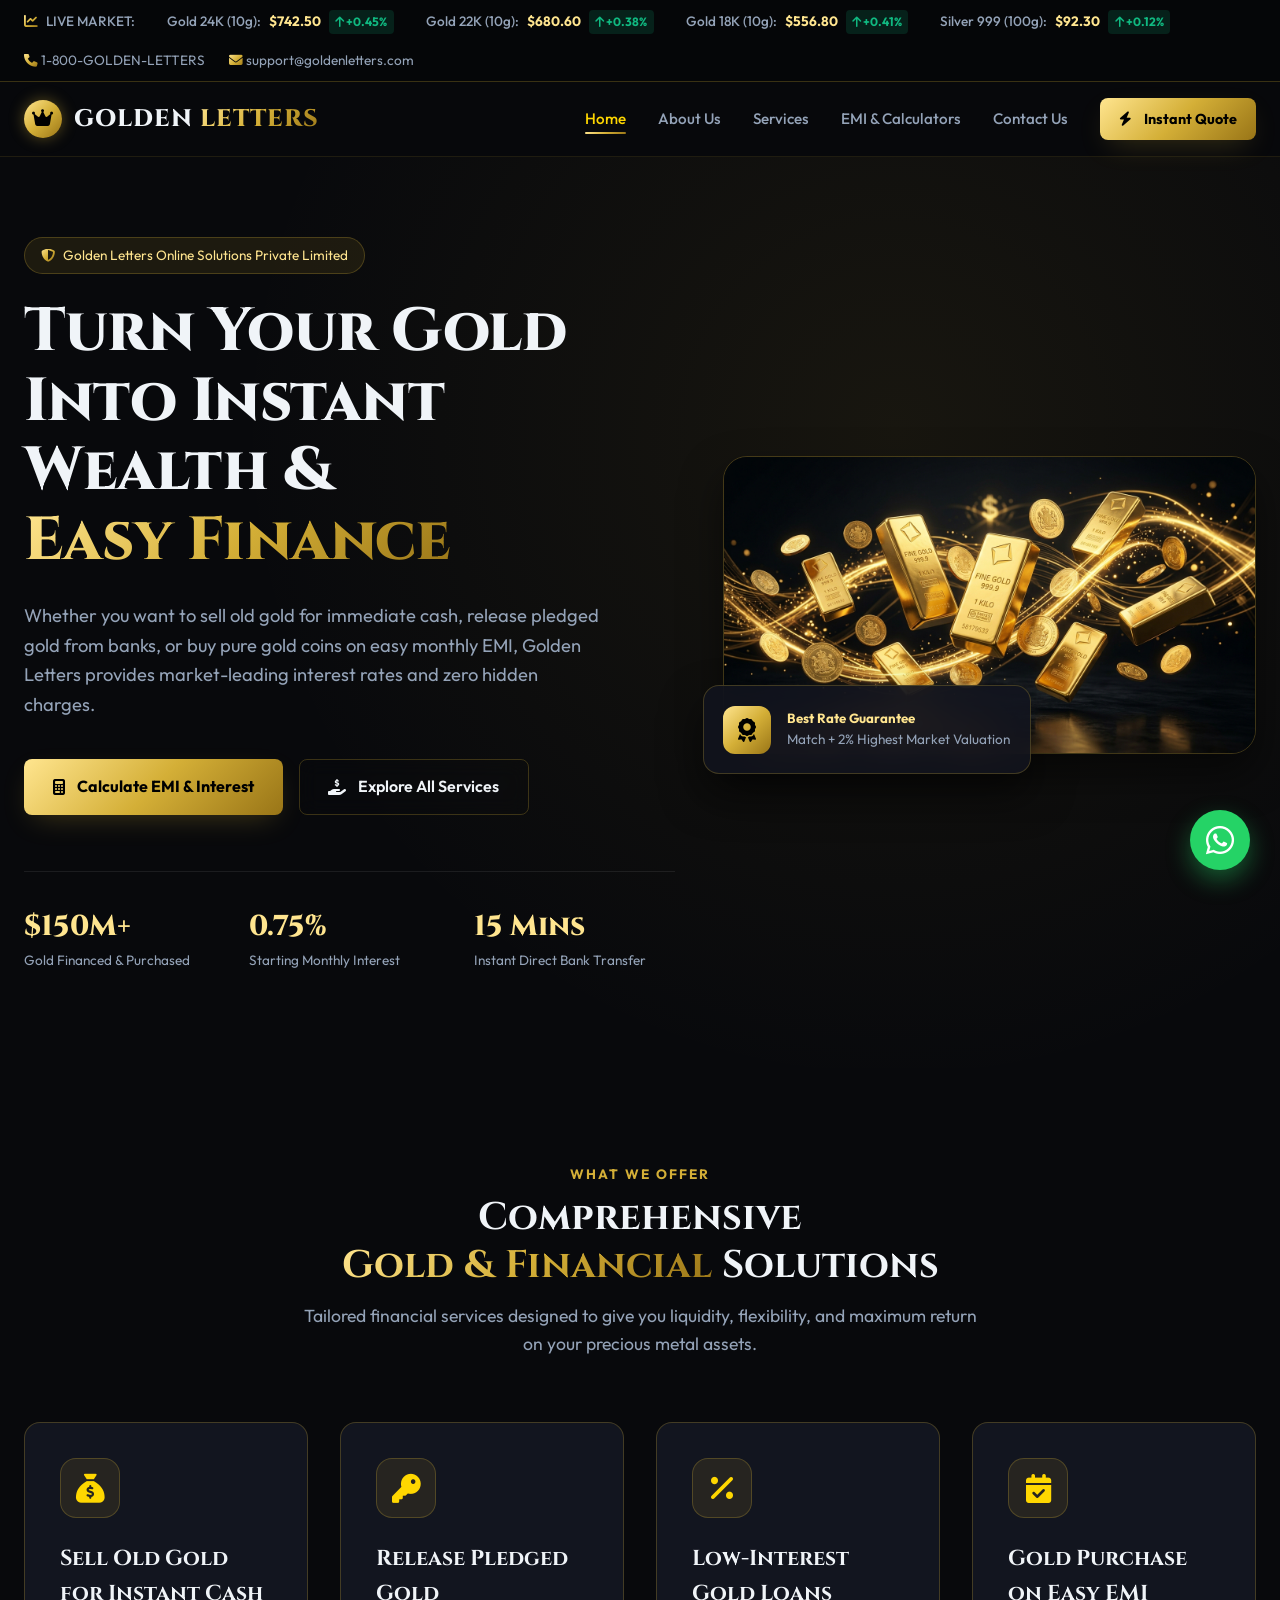
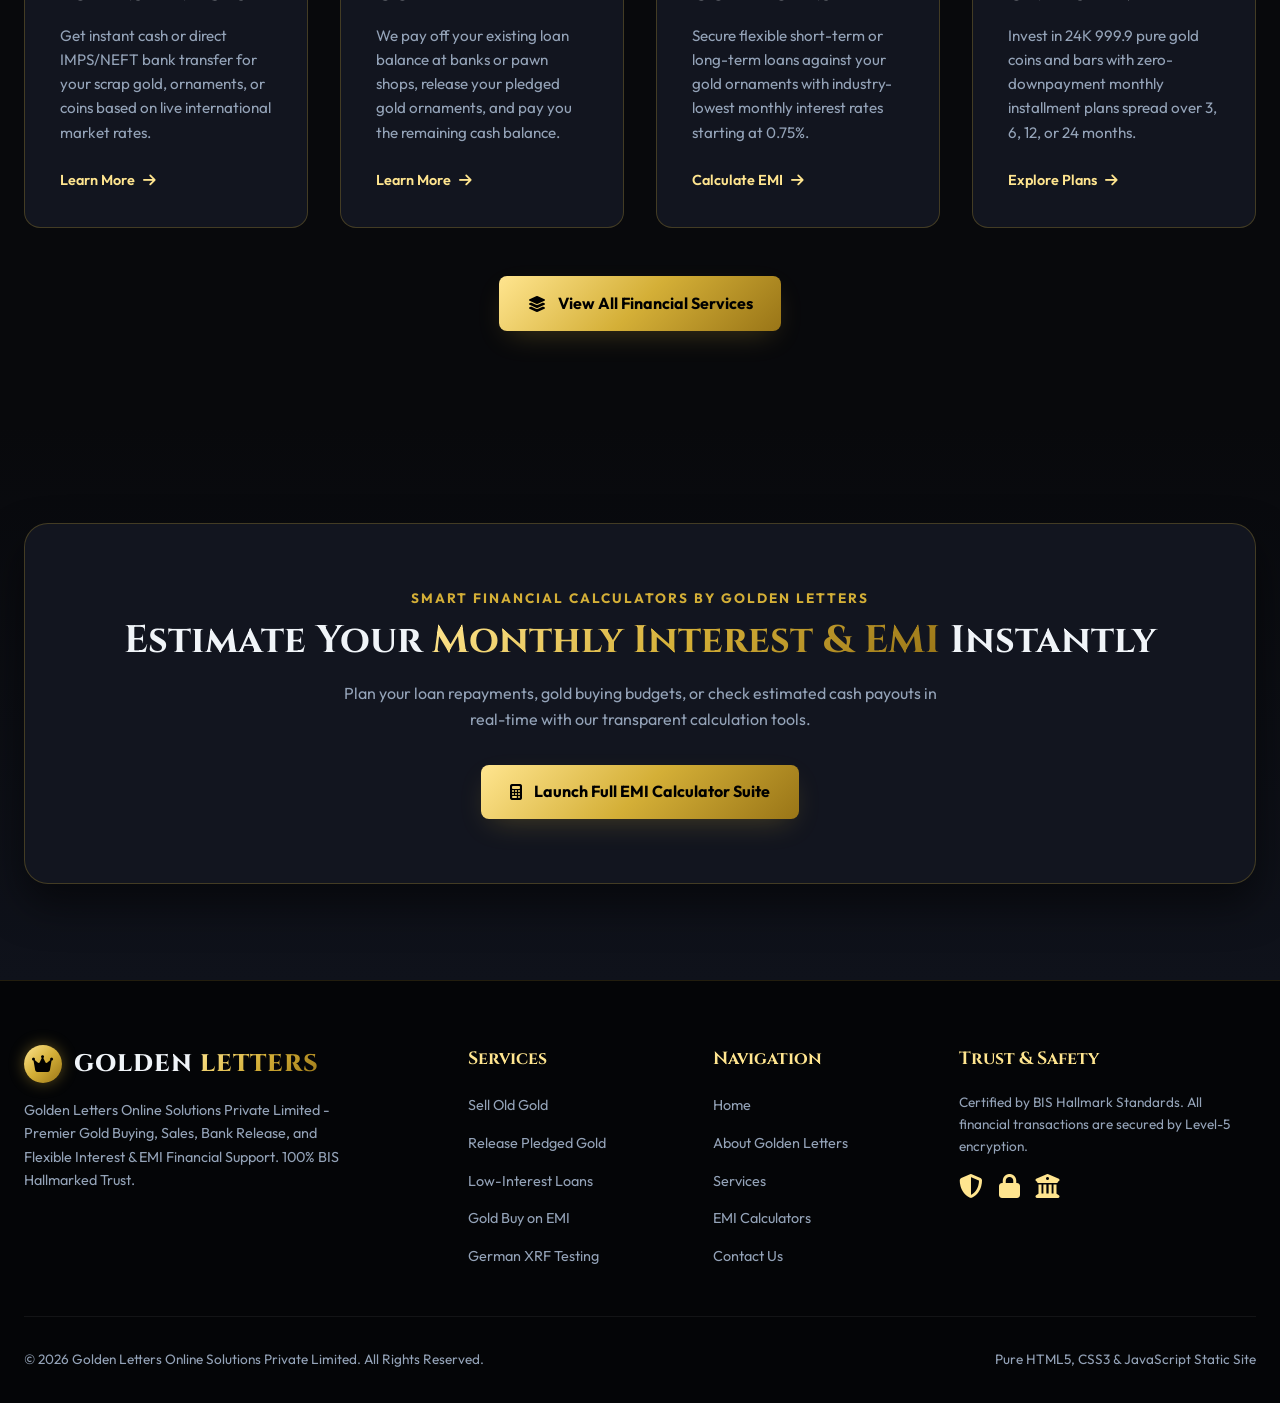
==== index.html @ a10e6843 "Initial commit of goldemi project Co-Authored-By: Claude Sonnet 5 <noreply@anthropic.com>" ====
<!DOCTYPE html>
<html lang="en">
<head>
  <meta charset="UTF-8">
  <meta name="viewport" content="width=device-width, initial-scale=1.0">
  <title>Golden Letters Online Solutions Pvt Ltd | Gold Sale, Purchase & EMI Finance Support</title>
  <meta name="description" content="Golden Letters Online Solutions Private Limited - Premier gold buying, selling, release pledged gold, and easy EMI finance support.">
  
  <!-- Font Awesome Icons -->
  <link rel="stylesheet" href="https://cdnjs.cloudflare.com/ajax/libs/font-awesome/6.4.0/css/all.min.css">
  
  <!-- Custom Stylesheet -->
  <link rel="stylesheet" href="styles.css">
</head>
<body>

  <!-- Top Live Gold Rate Ticker -->
  <div class="top-ticker">
    <div class="container ticker-wrap">
      <div class="ticker-items">
        <div class="ticker-item">
          <i class="fa-solid fa-chart-line text-gold"></i>
          <span class="ticker-label">LIVE MARKET:</span>
        </div>
        <div class="ticker-item">
          <span class="ticker-label">Gold 24K (10g):</span>
          <span class="ticker-val" id="rate-24k">$742.50</span>
          <span class="ticker-badge badge-up"><i class="fa-solid fa-arrow-up"></i> +0.45%</span>
        </div>
        <div class="ticker-item">
          <span class="ticker-label">Gold 22K (10g):</span>
          <span class="ticker-val" id="rate-22k">$680.60</span>
          <span class="ticker-badge badge-up"><i class="fa-solid fa-arrow-up"></i> +0.38%</span>
        </div>
        <div class="ticker-item">
          <span class="ticker-label">Gold 18K (10g):</span>
          <span class="ticker-val" id="rate-18k">$556.80</span>
          <span class="ticker-badge badge-up"><i class="fa-solid fa-arrow-up"></i> +0.41%</span>
        </div>
        <div class="ticker-item">
          <span class="ticker-label">Silver 999 (100g):</span>
          <span class="ticker-val">$92.30</span>
          <span class="ticker-badge badge-up"><i class="fa-solid fa-arrow-up"></i> +0.12%</span>
        </div>
      </div>
      <div class="top-contact-info">
        <a href="tel:+18005554653"><i class="fa-solid fa-phone text-gold"></i> 1-800-GOLDEN-LETTERS</a>
        <a href="mailto:support@goldenletters.com"><i class="fa-solid fa-envelope text-gold"></i> support@goldenletters.com</a>
      </div>
    </div>
  </div>

  <!-- Header Navigation -->
  <nav class="navbar" id="navbar">
    <div class="container nav-wrap">
      <a href="index.html" class="brand-logo">
        <div class="brand-icon"><i class="fa-solid fa-crown"></i></div>
        <span>GOLDEN <span class="text-gold">LETTERS</span></span>
      </a>

      <ul class="nav-links" id="nav-links">
        <li><a href="index.html" class="nav-link active">Home</a></li>
        <li><a href="about.html" class="nav-link">About Us</a></li>
        <li><a href="services.html" class="nav-link">Services</a></li>
        <li><a href="calculator.html" class="nav-link">EMI & Calculators</a></li>
        <li><a href="contact.html" class="nav-link">Contact Us</a></li>
        <li><a href="contact.html" class="btn btn-gold btn-sm"><i class="fa-solid fa-bolt"></i> Instant Quote</a></li>
      </ul>

      <button class="mobile-toggle" id="mobile-toggle" aria-label="Toggle navigation">
        <i class="fa-solid fa-bars"></i>
      </button>
    </div>
  </nav>

  <!-- Hero Section -->
  <section class="hero-section">
    <div class="container hero-grid">
      <div class="hero-content">
        <div class="hero-badge">
          <i class="fa-solid fa-shield-halved text-gold"></i>
          <span>Golden Letters Online Solutions Private Limited</span>
        </div>
        <h1 class="heading-lg">
          Turn Your Gold Into Instant Wealth & <span class="text-gold">Easy Finance</span>
        </h1>
        <p class="hero-description">
          Whether you want to sell old gold for immediate cash, release pledged gold from banks, or buy pure gold coins on easy monthly EMI, Golden Letters provides market-leading interest rates and zero hidden charges.
        </p>
        
        <div class="hero-actions">
          <a href="calculator.html" class="btn btn-gold">
            <i class="fa-solid fa-calculator"></i> Calculate EMI & Interest
          </a>
          <a href="services.html" class="btn btn-outline">
            <i class="fa-solid fa-hand-holding-dollar"></i> Explore All Services
          </a>
        </div>

        <div class="hero-stats">
          <div class="stat-item">
            <h4>$150M+</h4>
            <p>Gold Financed & Purchased</p>
          </div>
          <div class="stat-item">
            <h4>0.75%</h4>
            <p>Starting Monthly Interest</p>
          </div>
          <div class="stat-item">
            <h4>15 Mins</h4>
            <p>Instant Direct Bank Transfer</p>
          </div>
        </div>
      </div>

      <div class="hero-image-wrap">
        <div class="hero-image-card">
          <img src="assets/hero-gold.jpg" alt="Golden Letters Bullion and Financial Support" width="700" height="400">
        </div>
        <div class="floating-glass-badge">
          <div class="badge-icon">
            <i class="fa-solid fa-award"></i>
          </div>
          <div>
            <h5 style="font-weight: 700; color: var(--gold-light);">Best Rate Guarantee</h5>
            <p style="font-size: 0.85rem; color: var(--text-muted);">Match + 2% Highest Market Valuation</p>
          </div>
        </div>
      </div>
    </div>
  </section>

  <!-- Featured Services Preview -->
  <section class="section">
    <div class="container">
      <div class="section-header">
        <span class="sub-title">What We Offer</span>
        <h2 class="heading-md">Comprehensive <span class="text-gold">Gold & Financial</span> Solutions</h2>
        <p>Tailored financial services designed to give you liquidity, flexibility, and maximum return on your precious metal assets.</p>
      </div>

      <div class="services-grid">
        <!-- Service 1 -->
        <div class="service-card">
          <div class="service-icon-box">
            <i class="fa-solid fa-sack-dollar"></i>
          </div>
          <h3>Sell Old Gold for Instant Cash</h3>
          <p>Get instant cash or direct IMPS/NEFT bank transfer for your scrap gold, ornaments, or coins based on live international market rates.</p>
          <a href="services.html" class="service-link">Learn More <i class="fa-solid fa-arrow-right"></i></a>
        </div>

        <!-- Service 2 -->
        <div class="service-card">
          <div class="service-icon-box">
            <i class="fa-solid fa-key"></i>
          </div>
          <h3>Release Pledged Gold</h3>
          <p>We pay off your existing loan balance at banks or pawn shops, release your pledged gold ornaments, and pay you the remaining cash balance.</p>
          <a href="services.html" class="service-link">Learn More <i class="fa-solid fa-arrow-right"></i></a>
        </div>

        <!-- Service 3 -->
        <div class="service-card">
          <div class="service-icon-box">
            <i class="fa-solid fa-percent"></i>
          </div>
          <h3>Low-Interest Gold Loans</h3>
          <p>Secure flexible short-term or long-term loans against your gold ornaments with industry-lowest monthly interest rates starting at 0.75%.</p>
          <a href="calculator.html" class="service-link">Calculate EMI <i class="fa-solid fa-arrow-right"></i></a>
        </div>

        <!-- Service 4 -->
        <div class="service-card">
          <div class="service-icon-box">
            <i class="fa-solid fa-calendar-check"></i>
          </div>
          <h3>Gold Purchase on Easy EMI</h3>
          <p>Invest in 24K 999.9 pure gold coins and bars with zero-downpayment monthly installment plans spread over 3, 6, 12, or 24 months.</p>
          <a href="calculator.html" class="service-link">Explore Plans <i class="fa-solid fa-arrow-right"></i></a>
        </div>
      </div>

      <div style="text-align: center; margin-top: 3rem;">
        <a href="services.html" class="btn btn-gold"><i class="fa-solid fa-layer-group"></i> View All Financial Services</a>
      </div>
    </div>
  </section>

  <!-- Quick EMI Teaser Banner -->
  <section class="section finance-section">
    <div class="container">
      <div class="calc-container" style="text-align: center; padding: 4rem 2rem;">
        <span class="sub-title">Smart Financial Calculators by Golden Letters</span>
        <h2 class="heading-md" style="margin-bottom: 1rem;">Estimate Your <span class="text-gold">Monthly Interest & EMI</span> Instantly</h2>
        <p style="color: var(--text-muted); max-width: 600px; margin: 0 auto 2rem;">
          Plan your loan repayments, gold buying budgets, or check estimated cash payouts in real-time with our transparent calculation tools.
        </p>
        <a href="calculator.html" class="btn btn-gold"><i class="fa-solid fa-calculator"></i> Launch Full EMI Calculator Suite</a>
      </div>
    </div>
  </section>

  <!-- Floating WhatsApp Action -->
  <a href="https://wa.me/15553829100?text=Hi%20Golden%20Letters,%20I%20want%20to%20inquire%20about%20Gold%20Finance%20and%20EMI%20options" class="floating-whatsapp" target="_blank" aria-label="Chat on WhatsApp">
    <i class="fa-brands fa-whatsapp"></i>
  </a>

  <!-- Footer -->
  <footer class="footer">
    <div class="container">
      <div class="footer-grid">
        <div class="footer-col">
          <a href="index.html" class="brand-logo" style="margin-bottom: 1rem; display: inline-flex;">
            <div class="brand-icon"><i class="fa-solid fa-crown"></i></div>
            <span>GOLDEN <span class="text-gold">LETTERS</span></span>
          </a>
          <p style="color: var(--text-muted); font-size: 0.9rem; max-width: 320px;">
            Golden Letters Online Solutions Private Limited - Premier Gold Buying, Sales, Bank Release, and Flexible Interest & EMI Financial Support. 100% BIS Hallmarked Trust.
          </p>
        </div>

        <div class="footer-col">
          <h4>Services</h4>
          <ul class="footer-links">
            <li><a href="services.html">Sell Old Gold</a></li>
            <li><a href="services.html">Release Pledged Gold</a></li>
            <li><a href="calculator.html">Low-Interest Loans</a></li>
            <li><a href="calculator.html">Gold Buy on EMI</a></li>
            <li><a href="about.html">German XRF Testing</a></li>
          </ul>
        </div>

        <div class="footer-col">
          <h4>Navigation</h4>
          <ul class="footer-links">
            <li><a href="index.html">Home</a></li>
            <li><a href="about.html">About Golden Letters</a></li>
            <li><a href="services.html">Services</a></li>
            <li><a href="calculator.html">EMI Calculators</a></li>
            <li><a href="contact.html">Contact Us</a></li>
          </ul>
        </div>

        <div class="footer-col">
          <h4>Trust & Safety</h4>
          <p style="color: var(--text-muted); font-size: 0.85rem; margin-bottom: 1rem;">
            Certified by BIS Hallmark Standards. All financial transactions are secured by Level-5 encryption.
          </p>
          <div style="display: flex; gap: 1rem; font-size: 1.5rem; color: var(--gold-light);">
            <i class="fa-solid fa-shield-halved"></i>
            <i class="fa-solid fa-lock"></i>
            <i class="fa-solid fa-building-columns"></i>
          </div>
        </div>
      </div>

      <div class="footer-bottom">
        <p>&copy; 2026 Golden Letters Online Solutions Private Limited. All Rights Reserved.</p>
        <p>Pure HTML5, CSS3 & JavaScript Static Site</p>
      </div>
    </div>
  </footer>

  <script src="app.js"></script>
</body>
</html>
---- styles.css ----
/* ==========================================================================
   Golden Letters Online Solutions Private Limited - CSS Stylesheet
   ========================================================================== */

@import url('https://fonts.googleapis.com/css2?family=Cinzel:wght@500;600;700;800;900&family=Outfit:wght@300;400;500;600;700&display=swap');

/* --- Design Tokens --- */
:root {
  --bg-dark: #08090C;
  --bg-card: #12151F;
  --bg-card-hover: #1A1F2C;
  --bg-glass: rgba(18, 21, 31, 0.7);
  
  --gold-primary: #D4AF37;
  --gold-light: #FFE58F;
  --gold-bright: #FFD700;
  --gold-dark: #997517;
  --gold-gradient: linear-gradient(135deg, #FFE58F 0%, #D4AF37 50%, #997517 100%);
  --gold-gradient-glow: linear-gradient(135deg, rgba(255,229,143,0.3) 0%, rgba(212,175,55,0.2) 100%);
  --gold-border: rgba(212, 175, 55, 0.25);
  
  --text-main: #F0F4F8;
  --text-muted: #94A3B8;
  --text-gold: #E6C244;
  
  --success: #10B981;
  --danger: #EF4444;
  
  --font-heading: 'Cinzel', serif;
  --font-body: 'Outfit', sans-serif;
  
  --shadow-gold: 0 10px 30px -10px rgba(212, 175, 55, 0.3);
  --shadow-card: 0 20px 40px rgba(0, 0, 0, 0.5);
  --radius-sm: 8px;
  --radius-md: 16px;
  --radius-lg: 24px;
  
  --transition: all 0.3s cubic-bezier(0.4, 0, 0.2, 1);
}

/* --- Reset & Global --- */
*, *::before, *::after {
  box-sizing: border-box;
  margin: 0;
  padding: 0;
}

html {
  scroll-behavior: smooth;
  font-size: 16px;
}

body {
  background-color: var(--bg-dark);
  color: var(--text-main);
  font-family: var(--font-body);
  line-height: 1.6;
  overflow-x: hidden;
}

a {
  color: inherit;
  text-decoration: none;
}

button {
  font-family: var(--font-body);
  cursor: pointer;
  border: none;
  outline: none;
}

img {
  max-width: 100%;
  height: auto;
  display: block;
}

/* --- Container --- */
.container {
  width: 100%;
  max-width: 1280px;
  margin: 0 auto;
  padding: 0 1.5rem;
}

/* --- Typography Utilities --- */
.text-gold {
  background: var(--gold-gradient);
  -webkit-background-clip: text;
  -webkit-text-fill-color: transparent;
  display: inline-block;
}

.heading-lg {
  font-family: var(--font-heading);
  font-size: clamp(2.2rem, 5vw, 3.8rem);
  font-weight: 800;
  line-height: 1.15;
  letter-spacing: -0.5px;
}

.heading-md {
  font-family: var(--font-heading);
  font-size: clamp(1.6rem, 3.5vw, 2.4rem);
  font-weight: 700;
  line-height: 1.25;
}

.heading-sm {
  font-family: var(--font-heading);
  font-size: 1.25rem;
  font-weight: 600;
}

.sub-title {
  color: var(--gold-primary);
  text-transform: uppercase;
  letter-spacing: 2px;
  font-size: 0.85rem;
  font-weight: 700;
  margin-bottom: 0.5rem;
  display: block;
}

/* --- Buttons & UI Elements --- */
.btn {
  display: inline-flex;
  align-items: center;
  justify-content: center;
  gap: 0.75rem;
  padding: 0.9rem 1.8rem;
  font-size: 1rem;
  font-weight: 600;
  border-radius: var(--radius-sm);
  transition: var(--transition);
  position: relative;
  overflow: hidden;
  z-index: 1;
}

.btn-gold {
  background: var(--gold-gradient);
  color: #000;
  font-weight: 700;
  box-shadow: var(--shadow-gold);
}

.btn-gold:hover {
  transform: translateY(-3px);
  box-shadow: 0 15px 35px -5px rgba(212, 175, 55, 0.5);
}

.btn-outline {
  background: transparent;
  color: var(--text-main);
  border: 1px solid var(--gold-border);
  backdrop-filter: blur(10px);
}

.btn-outline:hover {
  border-color: var(--gold-bright);
  color: var(--gold-bright);
  background: rgba(212, 175, 55, 0.08);
  transform: translateY(-3px);
}

.btn-sm {
  padding: 0.6rem 1.2rem;
  font-size: 0.9rem;
}

/* --- Live Ticker Bar --- */
.top-ticker {
  background: #050608;
  border-bottom: 1px solid var(--gold-border);
  padding: 0.6rem 0;
  font-size: 0.85rem;
  position: relative;
  z-index: 100;
}

.ticker-wrap {
  display: flex;
  justify-content: space-between;
  align-items: center;
  flex-wrap: wrap;
  gap: 1rem;
}

.ticker-items {
  display: flex;
  gap: 2rem;
  align-items: center;
  overflow-x: auto;
  white-space: nowrap;
  scrollbar-width: none;
}
.ticker-items::-webkit-scrollbar { display: none; }

.ticker-item {
  display: flex;
  align-items: center;
  gap: 0.5rem;
}

.ticker-label {
  color: var(--text-muted);
  font-weight: 500;
}

.ticker-val {
  color: var(--gold-light);
  font-weight: 700;
}

.ticker-badge {
  padding: 0.15rem 0.4rem;
  border-radius: 4px;
  font-size: 0.75rem;
  font-weight: 700;
}

.badge-up {
  background: rgba(16, 185, 129, 0.15);
  color: var(--success);
}

.top-contact-info {
  display: flex;
  gap: 1.5rem;
  color: var(--text-muted);
}
.top-contact-info a:hover {
  color: var(--gold-bright);
}

/* --- Header Navigation --- */
.navbar {
  position: sticky;
  top: 0;
  left: 0;
  width: 100%;
  background: rgba(8, 9, 12, 0.85);
  backdrop-filter: blur(16px);
  border-bottom: 1px solid rgba(212, 175, 55, 0.12);
  z-index: 99;
  padding: 1rem 0;
  transition: var(--transition);
}

.nav-wrap {
  display: flex;
  align-items: center;
  justify-content: space-between;
}

.brand-logo {
  display: flex;
  align-items: center;
  gap: 0.75rem;
  font-family: var(--font-heading);
  font-size: 1.5rem;
  font-weight: 800;
  letter-spacing: 1px;
}

.brand-icon {
  width: 38px;
  height: 38px;
  background: var(--gold-gradient);
  border-radius: 50%;
  display: flex;
  align-items: center;
  justify-content: center;
  color: #000;
  font-size: 1.2rem;
  box-shadow: 0 0 15px rgba(212, 175, 55, 0.4);
}

.nav-links {
  display: flex;
  align-items: center;
  gap: 2rem;
  list-style: none;
}

.nav-link {
  font-weight: 500;
  font-size: 0.95rem;
  color: var(--text-muted);
  transition: var(--transition);
  position: relative;
}

.nav-link:hover, .nav-link.active {
  color: var(--gold-bright);
}

.nav-link.active::after {
  content: '';
  position: absolute;
  bottom: -6px;
  left: 0;
  width: 100%;
  height: 2px;
  background: var(--gold-gradient);
  border-radius: 2px;
}

.mobile-toggle {
  display: none;
  background: transparent;
  color: var(--text-main);
  font-size: 1.5rem;
}

/* --- Hero Section --- */
.hero-section {
  position: relative;
  padding: 5rem 0 6rem;
  background: radial-gradient(circle at 70% 30%, rgba(212, 175, 55, 0.08) 0%, transparent 60%);
  overflow: hidden;
}

.hero-grid {
  display: grid;
  grid-template-columns: 1.1fr 0.9fr;
  gap: 3rem;
  align-items: center;
}

.hero-badge {
  display: inline-flex;
  align-items: center;
  gap: 0.5rem;
  padding: 0.4rem 1rem;
  background: rgba(212, 175, 55, 0.1);
  border: 1px solid var(--gold-border);
  border-radius: 50px;
  font-size: 0.85rem;
  color: var(--gold-light);
  margin-bottom: 1.5rem;
}

.hero-description {
  font-size: 1.15rem;
  color: var(--text-muted);
  margin: 1.5rem 0 2.5rem;
  max-width: 580px;
}

.hero-actions {
  display: flex;
  gap: 1rem;
  flex-wrap: wrap;
}

.hero-stats {
  display: grid;
  grid-template-columns: repeat(3, 1fr);
  gap: 1.5rem;
  margin-top: 3.5rem;
  padding-top: 2rem;
  border-top: 1px solid rgba(255, 255, 255, 0.08);
}

.stat-item h4 {
  font-family: var(--font-heading);
  font-size: 1.8rem;
  color: var(--gold-light);
  font-weight: 800;
}
.stat-item p {
  font-size: 0.85rem;
  color: var(--text-muted);
}

.hero-image-wrap {
  position: relative;
}

.hero-image-card {
  position: relative;
  border-radius: var(--radius-lg);
  overflow: hidden;
  border: 1px solid var(--gold-border);
  box-shadow: var(--shadow-card);
}

.hero-image-card img {
  width: 100%;
  object-fit: cover;
  transform: scale(1.02);
  transition: transform 0.6s ease;
}
.hero-image-card:hover img {
  transform: scale(1.06);
}

.floating-glass-badge {
  position: absolute;
  bottom: -20px;
  left: -20px;
  background: rgba(18, 21, 31, 0.85);
  backdrop-filter: blur(16px);
  border: 1px solid var(--gold-border);
  padding: 1.2rem;
  border-radius: var(--radius-md);
  box-shadow: var(--shadow-card);
  display: flex;
  align-items: center;
  gap: 1rem;
}

.badge-icon {
  width: 48px;
  height: 48px;
  background: var(--gold-gradient);
  border-radius: 12px;
  display: flex;
  align-items: center;
  justify-content: center;
  font-size: 1.5rem;
  color: #000;
}

/* --- Section Global Styling --- */
.section {
  padding: 6rem 0;
}

.section-header {
  text-align: center;
  max-width: 680px;
  margin: 0 auto 4rem;
}

.section-header p {
  color: var(--text-muted);
  font-size: 1.1rem;
  margin-top: 0.75rem;
}

/* --- Services Section --- */
.services-grid {
  display: grid;
  grid-template-columns: repeat(auto-fit, minmax(280px, 1fr));
  gap: 2rem;
}

.service-card {
  background: var(--bg-card);
  border: 1px solid var(--gold-border);
  border-radius: var(--radius-md);
  padding: 2.2rem;
  transition: var(--transition);
  position: relative;
  overflow: hidden;
  display: flex;
  flex-direction: column;
}

.service-card:hover {
  background: var(--bg-card-hover);
  border-color: var(--gold-bright);
  transform: translateY(-8px);
  box-shadow: 0 20px 40px -15px rgba(212, 175, 55, 0.2);
}

.service-icon-box {
  width: 60px;
  height: 60px;
  background: rgba(212, 175, 55, 0.1);
  border: 1px solid var(--gold-border);
  border-radius: 16px;
  display: flex;
  align-items: center;
  justify-content: center;
  font-size: 1.8rem;
  color: var(--gold-bright);
  margin-bottom: 1.5rem;
  transition: var(--transition);
}

.service-card:hover .service-icon-box {
  background: var(--gold-gradient);
  color: #000;
  box-shadow: 0 0 20px rgba(212, 175, 55, 0.4);
}

.service-card h3 {
  font-family: var(--font-heading);
  font-size: 1.35rem;
  margin-bottom: 0.75rem;
}

.service-card p {
  color: var(--text-muted);
  font-size: 0.95rem;
  margin-bottom: 1.5rem;
  flex-grow: 1;
}

.service-link {
  color: var(--gold-light);
  font-weight: 600;
  font-size: 0.9rem;
  display: inline-flex;
  align-items: center;
  gap: 0.5rem;
  transition: var(--transition);
}

.service-card:hover .service-link {
  color: var(--gold-bright);
  gap: 0.8rem;
}

/* --- Interactive Finance Suite (Calculators) --- */
.finance-section {
  background: linear-gradient(180deg, var(--bg-dark) 0%, #0F121B 100%);
  position: relative;
}

.calc-container {
  background: var(--bg-card);
  border: 1px solid var(--gold-border);
  border-radius: var(--radius-lg);
  padding: 3rem;
  box-shadow: var(--shadow-card);
}

.calc-tabs {
  display: flex;
  gap: 1rem;
  border-bottom: 1px solid rgba(255, 255, 255, 0.08);
  padding-bottom: 1.5rem;
  margin-bottom: 2.5rem;
  overflow-x: auto;
}

.calc-tab {
  padding: 0.8rem 1.6rem;
  background: rgba(255, 255, 255, 0.03);
  border: 1px solid rgba(255, 255, 255, 0.08);
  border-radius: 50px;
  color: var(--text-muted);
  font-weight: 600;
  font-size: 0.95rem;
  transition: var(--transition);
  white-space: nowrap;
}

.calc-tab:hover {
  border-color: var(--gold-border);
  color: var(--text-main);
}

.calc-tab.active {
  background: var(--gold-gradient);
  color: #000;
  border-color: transparent;
  font-weight: 700;
  box-shadow: 0 4px 20px rgba(212, 175, 55, 0.3);
}

.calc-tab-content {
  display: none;
}
.calc-tab-content.active {
  display: grid;
  grid-template-columns: 1.2fr 0.8fr;
  gap: 3rem;
  align-items: start;
}

/* Form inputs & Sliders */
.form-group {
  margin-bottom: 1.8rem;
}

.form-label-row {
  display: flex;
  justify-content: space-between;
  align-items: center;
  margin-bottom: 0.6rem;
}

.form-label {
  font-size: 0.95rem;
  font-weight: 600;
  color: var(--text-main);
}

.form-value-display {
  font-size: 1.1rem;
  font-weight: 700;
  color: var(--gold-light);
  background: rgba(212, 175, 55, 0.1);
  padding: 0.2rem 0.8rem;
  border-radius: var(--radius-sm);
  border: 1px solid var(--gold-border);
}

.range-slider {
  width: 100%;
  height: 8px;
  background: #202636;
  border-radius: 4px;
  outline: none;
  -webkit-appearance: none;
  appearance: none;
  cursor: pointer;
}

.range-slider::-webkit-slider-thumb {
  -webkit-appearance: none;
  appearance: none;
  width: 22px;
  height: 22px;
  border-radius: 50%;
  background: var(--gold-bright);
  box-shadow: 0 0 10px rgba(255, 215, 0, 0.8);
  cursor: pointer;
  transition: transform 0.1s;
}

.range-slider::-webkit-slider-thumb:hover {
  transform: scale(1.2);
}

.radio-group {
  display: grid;
  grid-template-columns: repeat(3, 1fr);
  gap: 0.75rem;
}

.radio-card {
  background: rgba(255, 255, 255, 0.03);
  border: 1px solid rgba(255, 255, 255, 0.08);
  padding: 0.75rem;
  text-align: center;
  border-radius: var(--radius-sm);
  cursor: pointer;
  transition: var(--transition);
  font-weight: 600;
  font-size: 0.9rem;
}

.radio-card:hover {
  border-color: var(--gold-border);
}

.radio-card.active {
  background: rgba(212, 175, 55, 0.15);
  border-color: var(--gold-bright);
  color: var(--gold-light);
}

/* Calculator Result Panel */
.calc-result-panel {
  background: rgba(8, 9, 12, 0.6);
  border: 1px solid var(--gold-border);
  border-radius: var(--radius-md);
  padding: 2rem;
  display: flex;
  flex-direction: column;
  justify-content: space-between;
}

.result-main {
  text-align: center;
  padding-bottom: 1.5rem;
  border-bottom: 1px solid rgba(255, 255, 255, 0.08);
  margin-bottom: 1.5rem;
}

.result-main-title {
  color: var(--text-muted);
  font-size: 0.9rem;
  text-transform: uppercase;
  letter-spacing: 1px;
}

.result-main-val {
  font-family: var(--font-heading);
  font-size: 2.5rem;
  font-weight: 800;
  color: var(--gold-light);
  margin: 0.3rem 0;
}

.result-breakdown {
  display: flex;
  flex-direction: column;
  gap: 1rem;
  margin-bottom: 2rem;
}

.breakdown-row {
  display: flex;
  justify-content: space-between;
  font-size: 0.95rem;
}

.breakdown-label {
  color: var(--text-muted);
}

.breakdown-val {
  font-weight: 600;
  color: var(--text-main);
}

/* Custom Visual Progress Bar */
.visual-bar-wrap {
  height: 10px;
  background: #1A1F2D;
  border-radius: 5px;
  overflow: hidden;
  display: flex;
  margin-top: 0.5rem;
}

.bar-principal {
  background: var(--gold-bright);
  height: 100%;
}
.bar-interest {
  background: #3B82F6;
  height: 100%;
}

/* --- About & BIS Trust Section --- */
.about-grid {
  display: grid;
  grid-template-columns: 1fr 1fr;
  gap: 4rem;
  align-items: center;
}

.about-features {
  display: grid;
  grid-template-columns: 1fr 1fr;
  gap: 1.5rem;
  margin-top: 2rem;
}

.about-feat-item {
  background: var(--bg-card);
  border: 1px solid rgba(255, 255, 255, 0.06);
  padding: 1.25rem;
  border-radius: var(--radius-sm);
  display: flex;
  gap: 1rem;
  align-items: flex-start;
}

.about-feat-icon {
  font-size: 1.5rem;
  color: var(--gold-bright);
}

.about-feat-text h5 {
  font-size: 1rem;
  font-weight: 600;
  margin-bottom: 0.2rem;
}
.about-feat-text p {
  font-size: 0.85rem;
  color: var(--text-muted);
}

/* Image Showcase Grid */
.about-image-stack {
  position: relative;
}

.about-img-main {
  border-radius: var(--radius-md);
  border: 1px solid var(--gold-border);
  box-shadow: var(--shadow-card);
}

.about-img-sub {
  position: absolute;
  bottom: -30px;
  right: -30px;
  width: 60%;
  border-radius: var(--radius-md);
  border: 2px solid var(--gold-bright);
  box-shadow: var(--shadow-card);
}

/* --- FAQ Accordion --- */
.faq-grid {
  max-width: 800px;
  margin: 0 auto;
  display: flex;
  flex-direction: column;
  gap: 1rem;
}

.faq-item {
  background: var(--bg-card);
  border: 1px solid rgba(255, 255, 255, 0.08);
  border-radius: var(--radius-sm);
  overflow: hidden;
  transition: var(--transition);
}

.faq-item.active {
  border-color: var(--gold-border);
}

.faq-question {
  padding: 1.25rem 1.5rem;
  display: flex;
  justify-content: space-between;
  align-items: center;
  cursor: pointer;
  font-weight: 600;
  font-size: 1.05rem;
}

.faq-icon {
  transition: transform 0.3s ease;
  color: var(--gold-light);
}

.faq-item.active .faq-icon {
  transform: rotate(180deg);
}

.faq-answer {
  max-height: 0;
  overflow: hidden;
  transition: max-height 0.4s ease, padding 0.4s ease;
  color: var(--text-muted);
  font-size: 0.95rem;
  line-height: 1.6;
}

.faq-item.active .faq-answer {
  max-height: 300px;
  padding: 0 1.5rem 1.25rem 1.5rem;
}

/* --- Contact & Location Section --- */
.contact-grid {
  display: grid;
  grid-template-columns: 1fr 1.2fr;
  gap: 3rem;
}

.contact-info-card {
  background: var(--bg-card);
  border: 1px solid var(--gold-border);
  border-radius: var(--radius-md);
  padding: 2.5rem;
}

.contact-item {
  display: flex;
  gap: 1.2rem;
  margin-bottom: 2rem;
}

.contact-icon-box {
  width: 48px;
  height: 48px;
  background: rgba(212, 175, 55, 0.1);
  border: 1px solid var(--gold-border);
  border-radius: 12px;
  display: flex;
  align-items: center;
  justify-content: center;
  color: var(--gold-bright);
  font-size: 1.3rem;
}

.contact-text h5 {
  font-size: 1.05rem;
  margin-bottom: 0.25rem;
}

.contact-text p {
  color: var(--text-muted);
  font-size: 0.9rem;
}

.contact-form {
  background: var(--bg-card);
  border: 1px solid rgba(255, 255, 255, 0.08);
  border-radius: var(--radius-md);
  padding: 2.5rem;
}

.input-field, .select-field, .textarea-field {
  width: 100%;
  padding: 0.9rem 1.2rem;
  background: #0B0E17;
  border: 1px solid rgba(255, 255, 255, 0.12);
  border-radius: var(--radius-sm);
  color: var(--text-main);
  font-family: var(--font-body);
  font-size: 0.95rem;
  transition: var(--transition);
}

.input-field:focus, .select-field:focus, .textarea-field:focus {
  outline: none;
  border-color: var(--gold-bright);
  box-shadow: 0 0 10px rgba(212, 175, 55, 0.2);
}

.form-grid-2 {
  display: grid;
  grid-template-columns: 1fr 1fr;
  gap: 1rem;
}

/* --- Floating WhatsApp Button --- */
.floating-whatsapp {
  position: fixed;
  bottom: 30px;
  right: 30px;
  width: 60px;
  height: 60px;
  background: #25D366;
  color: #fff;
  border-radius: 50%;
  display: flex;
  align-items: center;
  justify-content: center;
  font-size: 2rem;
  box-shadow: 0 10px 25px rgba(37, 211, 102, 0.4);
  z-index: 999;
  transition: var(--transition);
}

.floating-whatsapp:hover {
  transform: scale(1.1);
  box-shadow: 0 15px 30px rgba(37, 211, 102, 0.6);
}

/* --- Modal Overlay --- */
.modal-overlay {
  position: fixed;
  top: 0;
  left: 0;
  width: 100%;
  height: 100vh;
  background: rgba(0, 0, 0, 0.85);
  backdrop-filter: blur(10px);
  display: flex;
  align-items: center;
  justify-content: center;
  z-index: 9999;
  opacity: 0;
  pointer-events: none;
  transition: opacity 0.3s ease;
}

.modal-overlay.active {
  opacity: 1;
  pointer-events: auto;
}

.modal-card {
  background: var(--bg-card);
  border: 1px solid var(--gold-bright);
  border-radius: var(--radius-md);
  padding: 2.5rem;
  max-width: 480px;
  width: 90%;
  text-align: center;
  box-shadow: var(--shadow-card);
  transform: translateY(20px);
  transition: transform 0.3s ease;
}

.modal-overlay.active .modal-card {
  transform: translateY(0);
}

.modal-icon {
  width: 70px;
  height: 70px;
  background: var(--gold-gradient);
  border-radius: 50%;
  display: flex;
  align-items: center;
  justify-content: center;
  font-size: 2.2rem;
  color: #000;
  margin: 0 auto 1.5rem;
}

/* --- Footer --- */
.footer {
  background: #040507;
  border-top: 1px solid rgba(212, 175, 55, 0.15);
  padding: 4rem 0 2rem;
}

.footer-grid {
  display: grid;
  grid-template-columns: 2fr 1fr 1fr 1.5fr;
  gap: 3rem;
  margin-bottom: 3rem;
}

.footer-col h4 {
  font-family: var(--font-heading);
  font-size: 1.1rem;
  color: var(--gold-light);
  margin-bottom: 1.2rem;
}

.footer-links {
  list-style: none;
  display: flex;
  flex-direction: column;
  gap: 0.75rem;
}

.footer-links a {
  color: var(--text-muted);
  font-size: 0.9rem;
  transition: var(--transition);
}

.footer-links a:hover {
  color: var(--gold-bright);
  padding-left: 5px;
}

.footer-bottom {
  border-top: 1px solid rgba(255, 255, 255, 0.06);
  padding-top: 2rem;
  display: flex;
  justify-content: space-between;
  align-items: center;
  color: var(--text-muted);
  font-size: 0.85rem;
}

/* --- Responsive Media Queries --- */
@media (max-width: 992px) {
  .hero-grid { grid-template-columns: 1fr; }
  .calc-tab-content.active { grid-template-columns: 1fr; }
  .about-grid { grid-template-columns: 1fr; }
  .contact-grid { grid-template-columns: 1fr; }
  .footer-grid { grid-template-columns: 1fr 1fr; }
  .floating-glass-badge { position: relative; bottom: 0; left: 0; margin-top: 1rem; }
}

@media (max-width: 768px) {
  .nav-links {
    position: fixed;
    top: 70px;
    left: -100%;
    width: 100%;
    height: calc(100vh - 70px);
    background: var(--bg-card);
    flex-direction: column;
    padding: 2rem;
    transition: 0.4s ease;
  }
  .nav-links.active { left: 0; }
  .mobile-toggle { display: block; }
  .top-contact-info { display: none; }
  .footer-grid { grid-template-columns: 1fr; }
  .about-img-sub { display: none; }
  .hero-stats { grid-template-columns: 1fr; gap: 1rem; }
}
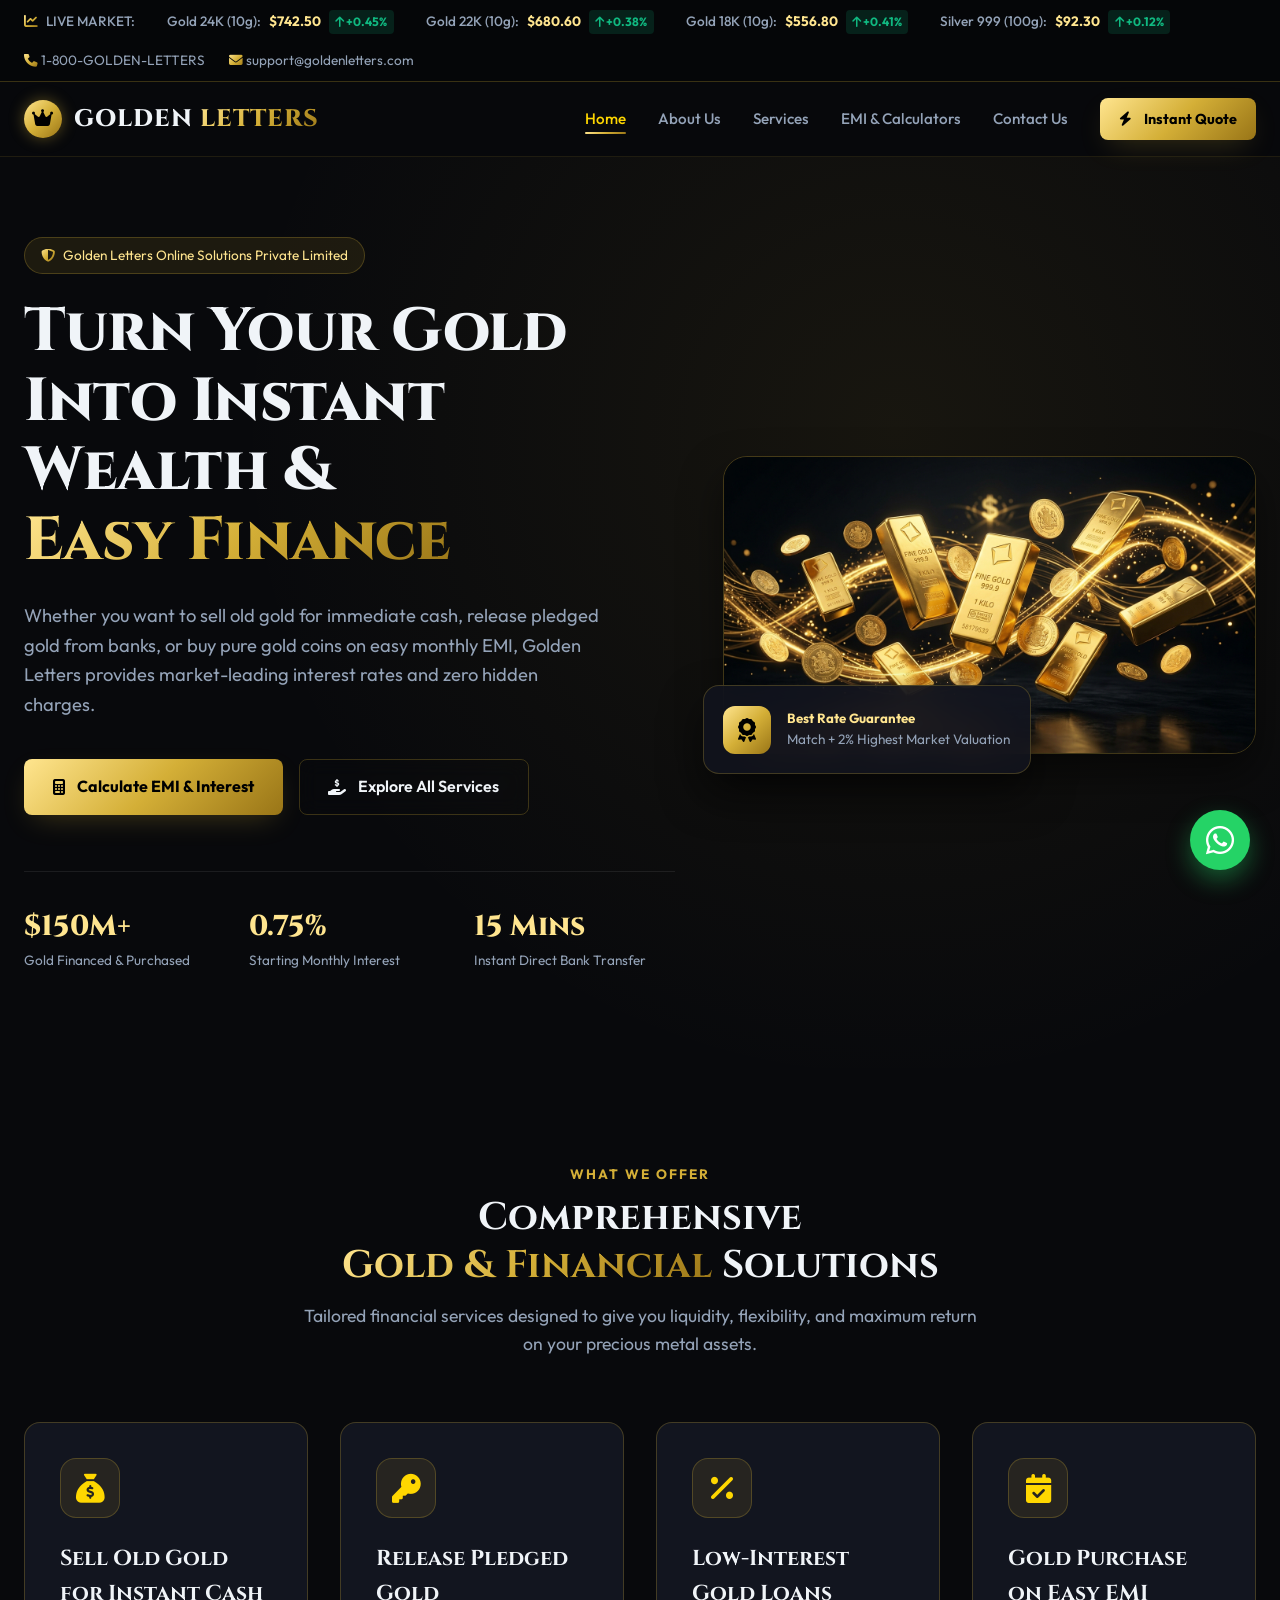
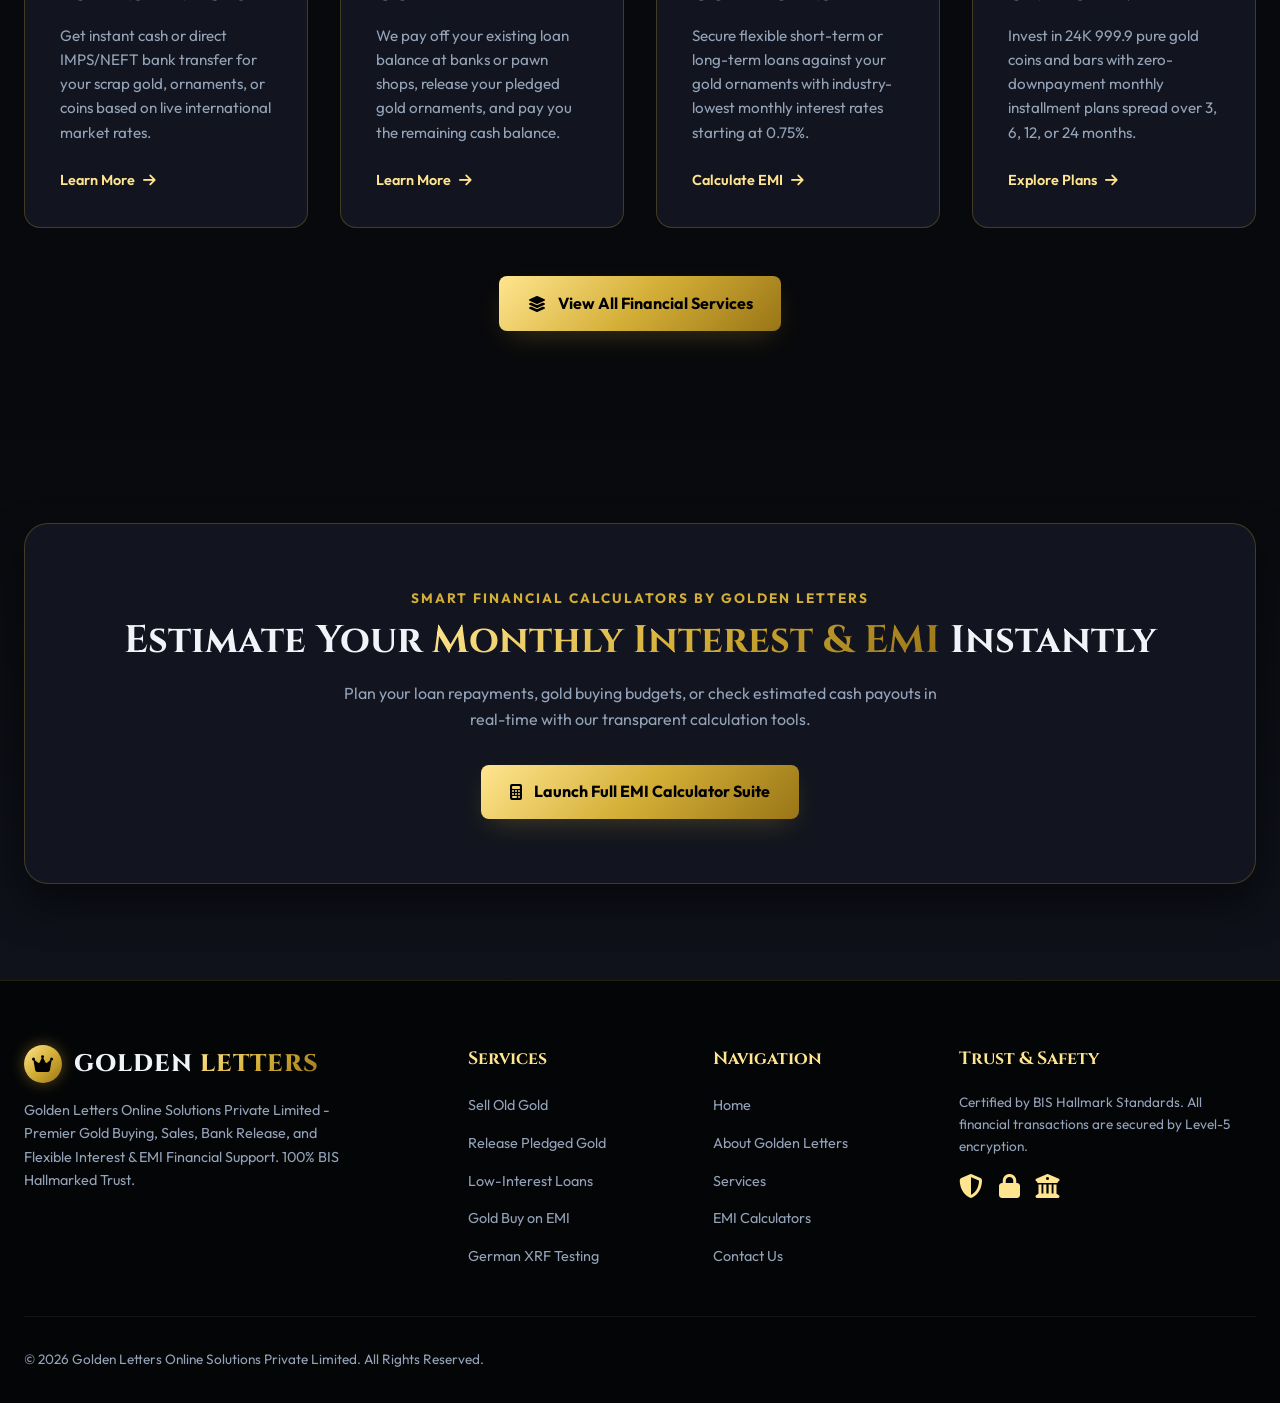
==== commit 2ec13df9: "Enhance gold and silver rate display with live updates and improved badge styling" ====
--- a/index.html
+++ b/index.html
@@ -25,22 +25,22 @@
         <div class="ticker-item">
           <span class="ticker-label">Gold 24K (10g):</span>
           <span class="ticker-val" id="rate-24k">$742.50</span>
-          <span class="ticker-badge badge-up"><i class="fa-solid fa-arrow-up"></i> +0.45%</span>
+          <span class="ticker-badge badge-up" id="badge-24k"><i class="fa-solid fa-arrow-up"></i> +0.45%</span>
         </div>
         <div class="ticker-item">
           <span class="ticker-label">Gold 22K (10g):</span>
           <span class="ticker-val" id="rate-22k">$680.60</span>
-          <span class="ticker-badge badge-up"><i class="fa-solid fa-arrow-up"></i> +0.38%</span>
+          <span class="ticker-badge badge-up" id="badge-22k"><i class="fa-solid fa-arrow-up"></i> +0.38%</span>
         </div>
         <div class="ticker-item">
           <span class="ticker-label">Gold 18K (10g):</span>
           <span class="ticker-val" id="rate-18k">$556.80</span>
-          <span class="ticker-badge badge-up"><i class="fa-solid fa-arrow-up"></i> +0.41%</span>
+          <span class="ticker-badge badge-up" id="badge-18k"><i class="fa-solid fa-arrow-up"></i> +0.41%</span>
         </div>
         <div class="ticker-item">
           <span class="ticker-label">Silver 999 (100g):</span>
-          <span class="ticker-val">$92.30</span>
-          <span class="ticker-badge badge-up"><i class="fa-solid fa-arrow-up"></i> +0.12%</span>
+          <span class="ticker-val" id="rate-silver">$92.30</span>
+          <span class="ticker-badge badge-up" id="badge-silver"><i class="fa-solid fa-arrow-up"></i> +0.12%</span>
         </div>
       </div>
       <div class="top-contact-info">
@@ -257,7 +257,6 @@
 
       <div class="footer-bottom">
         <p>&copy; 2026 Golden Letters Online Solutions Private Limited. All Rights Reserved.</p>
-        <p>Pure HTML5, CSS3 & JavaScript Static Site</p>
       </div>
     </div>
   </footer>
--- a/styles.css
+++ b/styles.css
@@ -226,6 +226,11 @@
   color: var(--success);
 }
 
+.badge-down {
+  background: rgba(239, 68, 68, 0.15);
+  color: var(--danger);
+}
+
 .top-contact-info {
   display: flex;
   gap: 1.5rem;
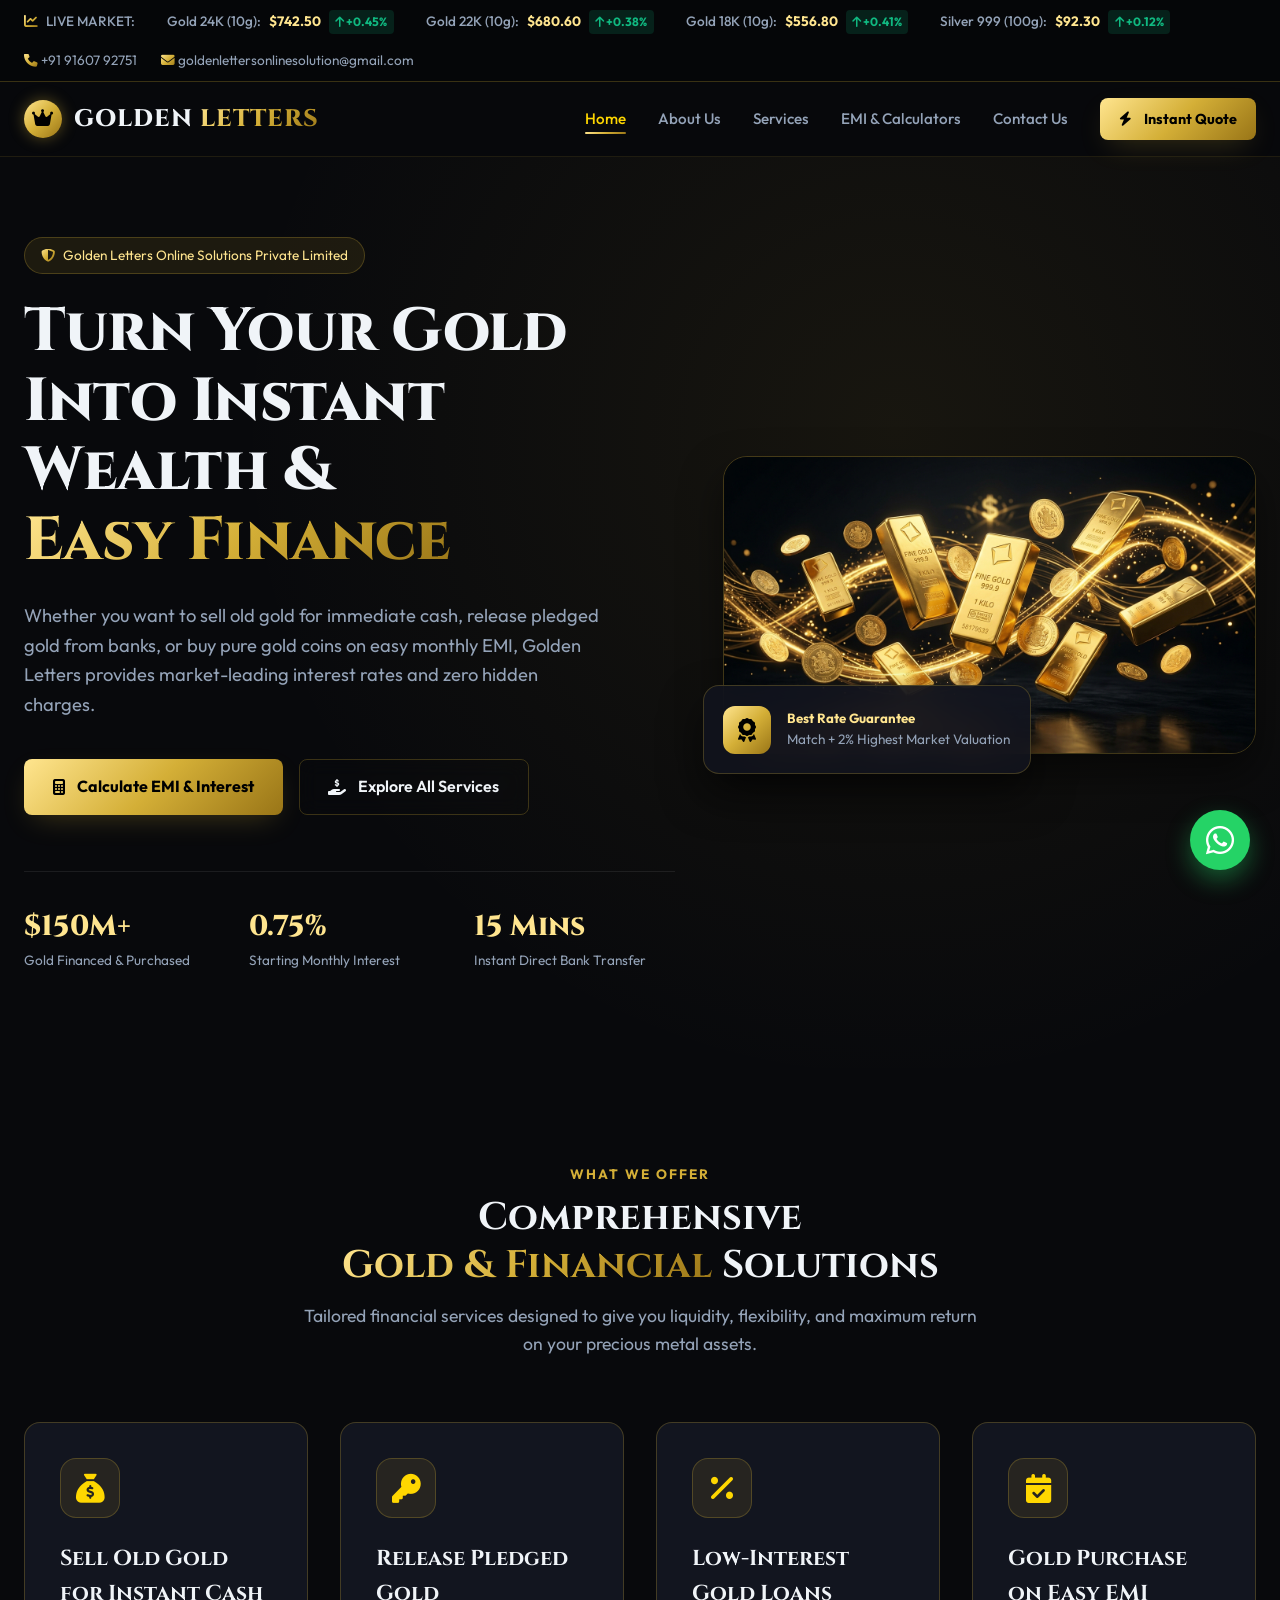
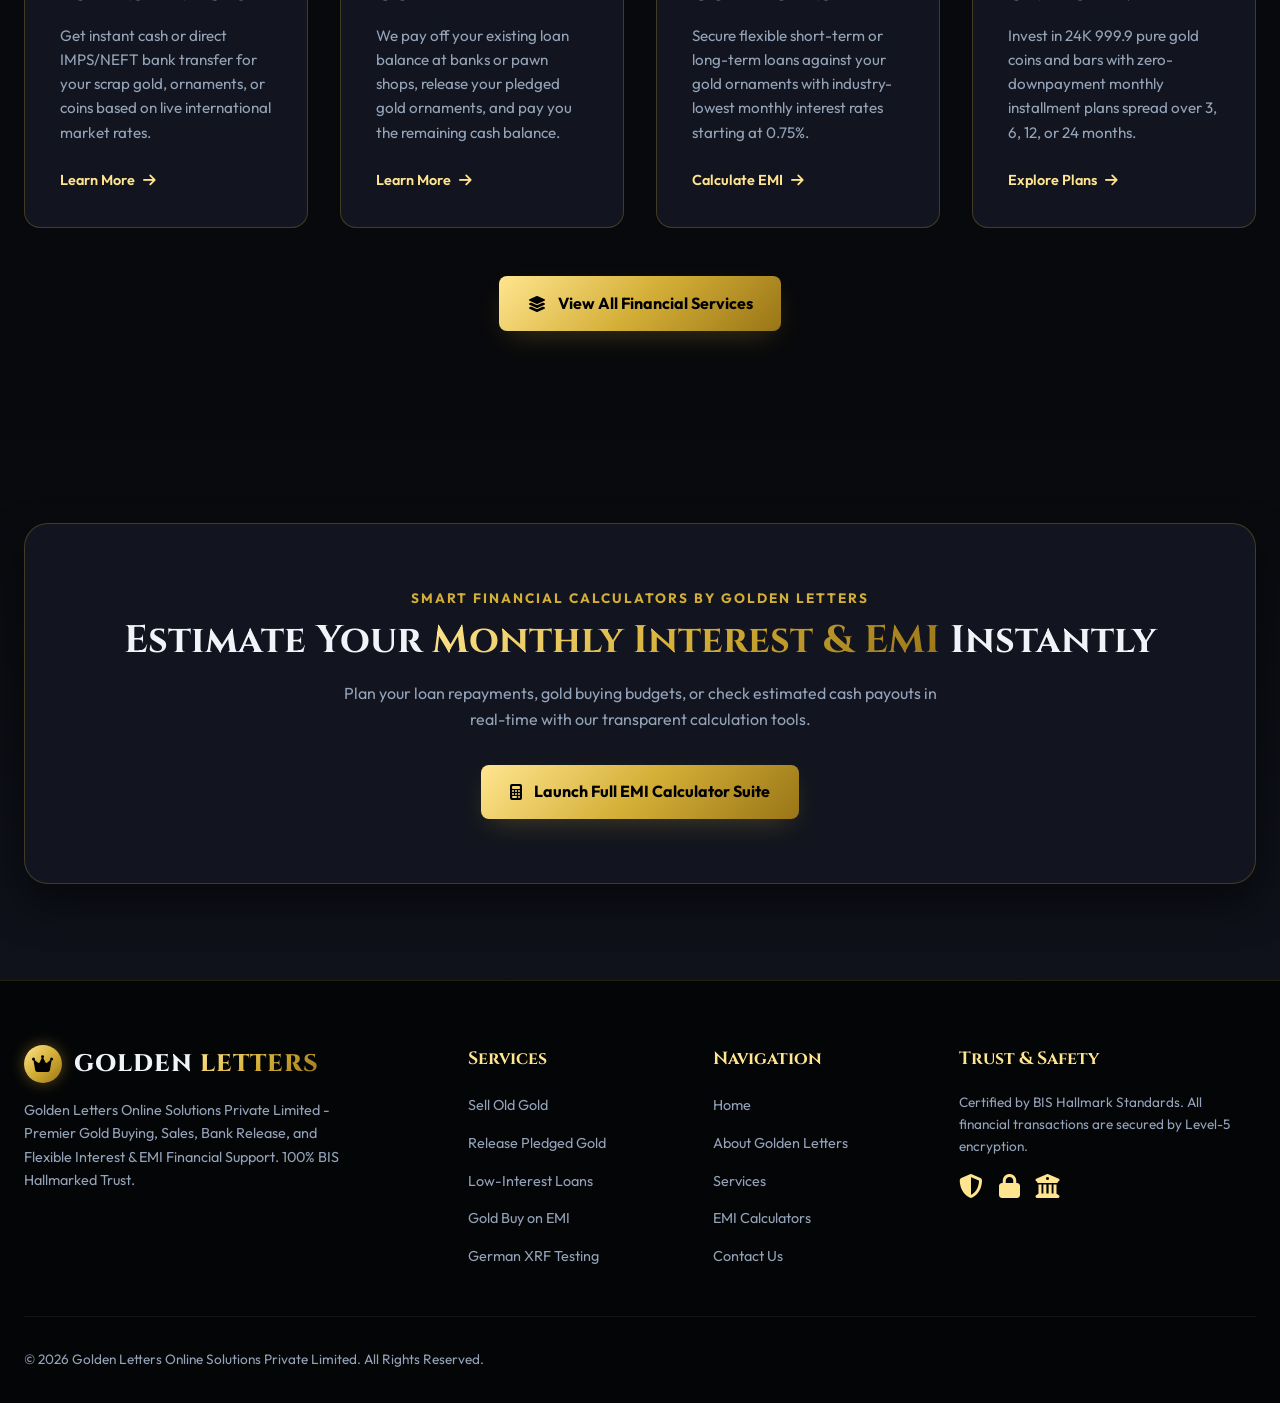
==== commit 8381d7bc: "Update contact information across multiple pages and improve WhatsApp link" ====
--- a/index.html
+++ b/index.html
@@ -44,8 +44,8 @@
         </div>
       </div>
       <div class="top-contact-info">
-        <a href="tel:+18005554653"><i class="fa-solid fa-phone text-gold"></i> 1-800-GOLDEN-LETTERS</a>
-        <a href="mailto:support@goldenletters.com"><i class="fa-solid fa-envelope text-gold"></i> support@goldenletters.com</a>
+        <a href="tel:+919160792751"><i class="fa-solid fa-phone text-gold"></i> +91 91607 92751</a>
+        <a href="mailto:goldenlettersonlinesolution@gmail.com"><i class="fa-solid fa-envelope text-gold"></i> goldenlettersonlinesolution@gmail.com</a>
       </div>
     </div>
   </div>
@@ -202,7 +202,7 @@
   </section>
 
   <!-- Floating WhatsApp Action -->
-  <a href="https://wa.me/15553829100?text=Hi%20Golden%20Letters,%20I%20want%20to%20inquire%20about%20Gold%20Finance%20and%20EMI%20options" class="floating-whatsapp" target="_blank" aria-label="Chat on WhatsApp">
+  <a href="https://wa.me/919160792751?text=Hi%20Golden%20Letters,%20I%20want%20to%20inquire%20about%20Gold%20Finance%20and%20EMI%20options" class="floating-whatsapp" target="_blank" aria-label="Chat on WhatsApp">
     <i class="fa-brands fa-whatsapp"></i>
   </a>
 
--- a/styles.css
+++ b/styles.css
@@ -777,6 +777,67 @@
   color: var(--text-muted);
 }
 
+/* --- Leadership Card --- */
+.leadership-card {
+  display: flex;
+  align-items: center;
+  gap: 2.5rem;
+  background: var(--bg-card);
+  border: 1px solid var(--gold-border);
+  border-radius: var(--radius-lg);
+  padding: 2.5rem;
+  box-shadow: var(--shadow-card);
+  flex-wrap: wrap;
+}
+
+.leadership-logo {
+  width: 220px;
+  height: auto;
+  border-radius: var(--radius-md);
+  flex-shrink: 0;
+}
+
+.leadership-info h3 {
+  font-family: var(--font-heading);
+  font-size: 1.75rem;
+  color: var(--text-main);
+}
+
+.leadership-title {
+  display: inline-block;
+  color: var(--text-gold);
+  font-weight: 600;
+  margin: 0.25rem 0 1.25rem;
+}
+
+.leadership-details {
+  list-style: none;
+  display: flex;
+  flex-direction: column;
+  gap: 0.75rem;
+}
+
+.leadership-details li {
+  display: flex;
+  align-items: flex-start;
+  gap: 0.65rem;
+  color: var(--text-muted);
+}
+
+.leadership-details i {
+  color: var(--gold-primary);
+  margin-top: 0.2rem;
+  width: 1rem;
+}
+
+.leadership-details a {
+  color: var(--text-muted);
+  text-decoration: none;
+}
+.leadership-details a:hover {
+  color: var(--text-gold);
+}
+
 /* Image Showcase Grid */
 .about-image-stack {
   position: relative;
